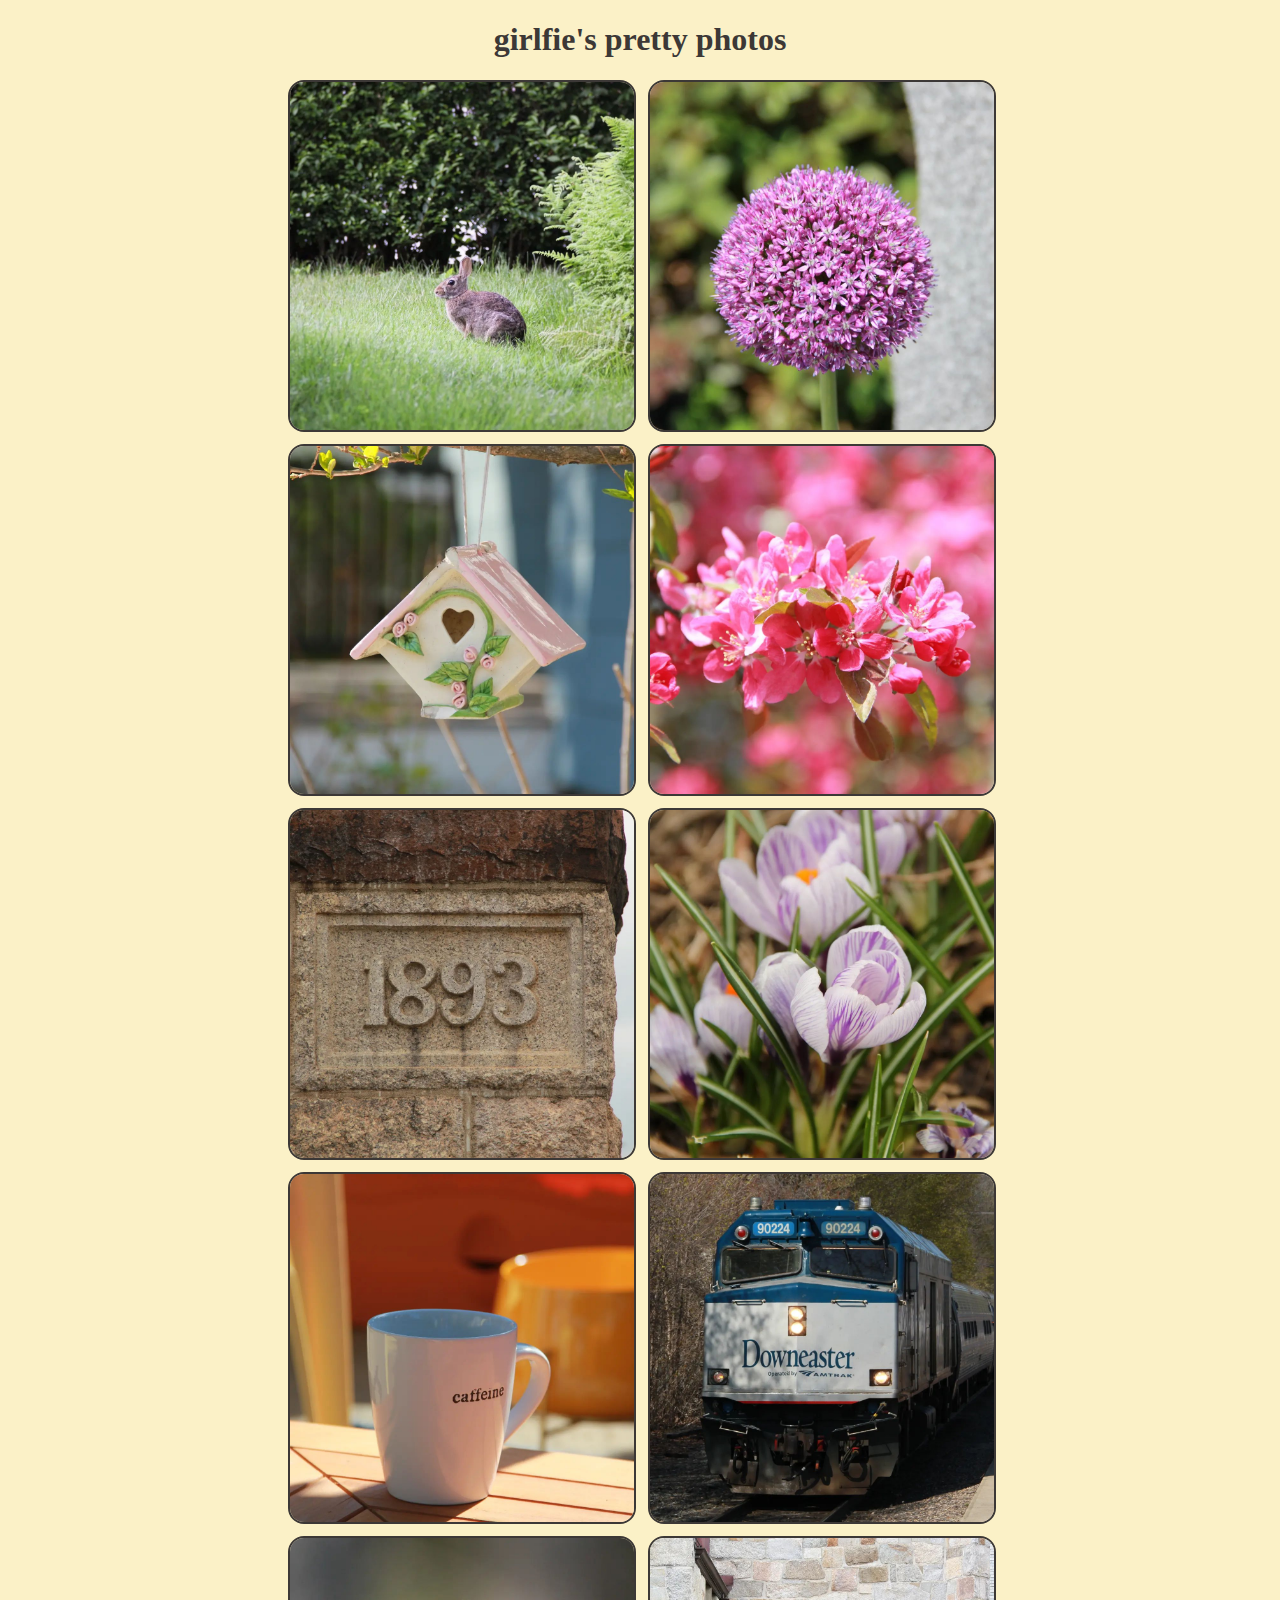
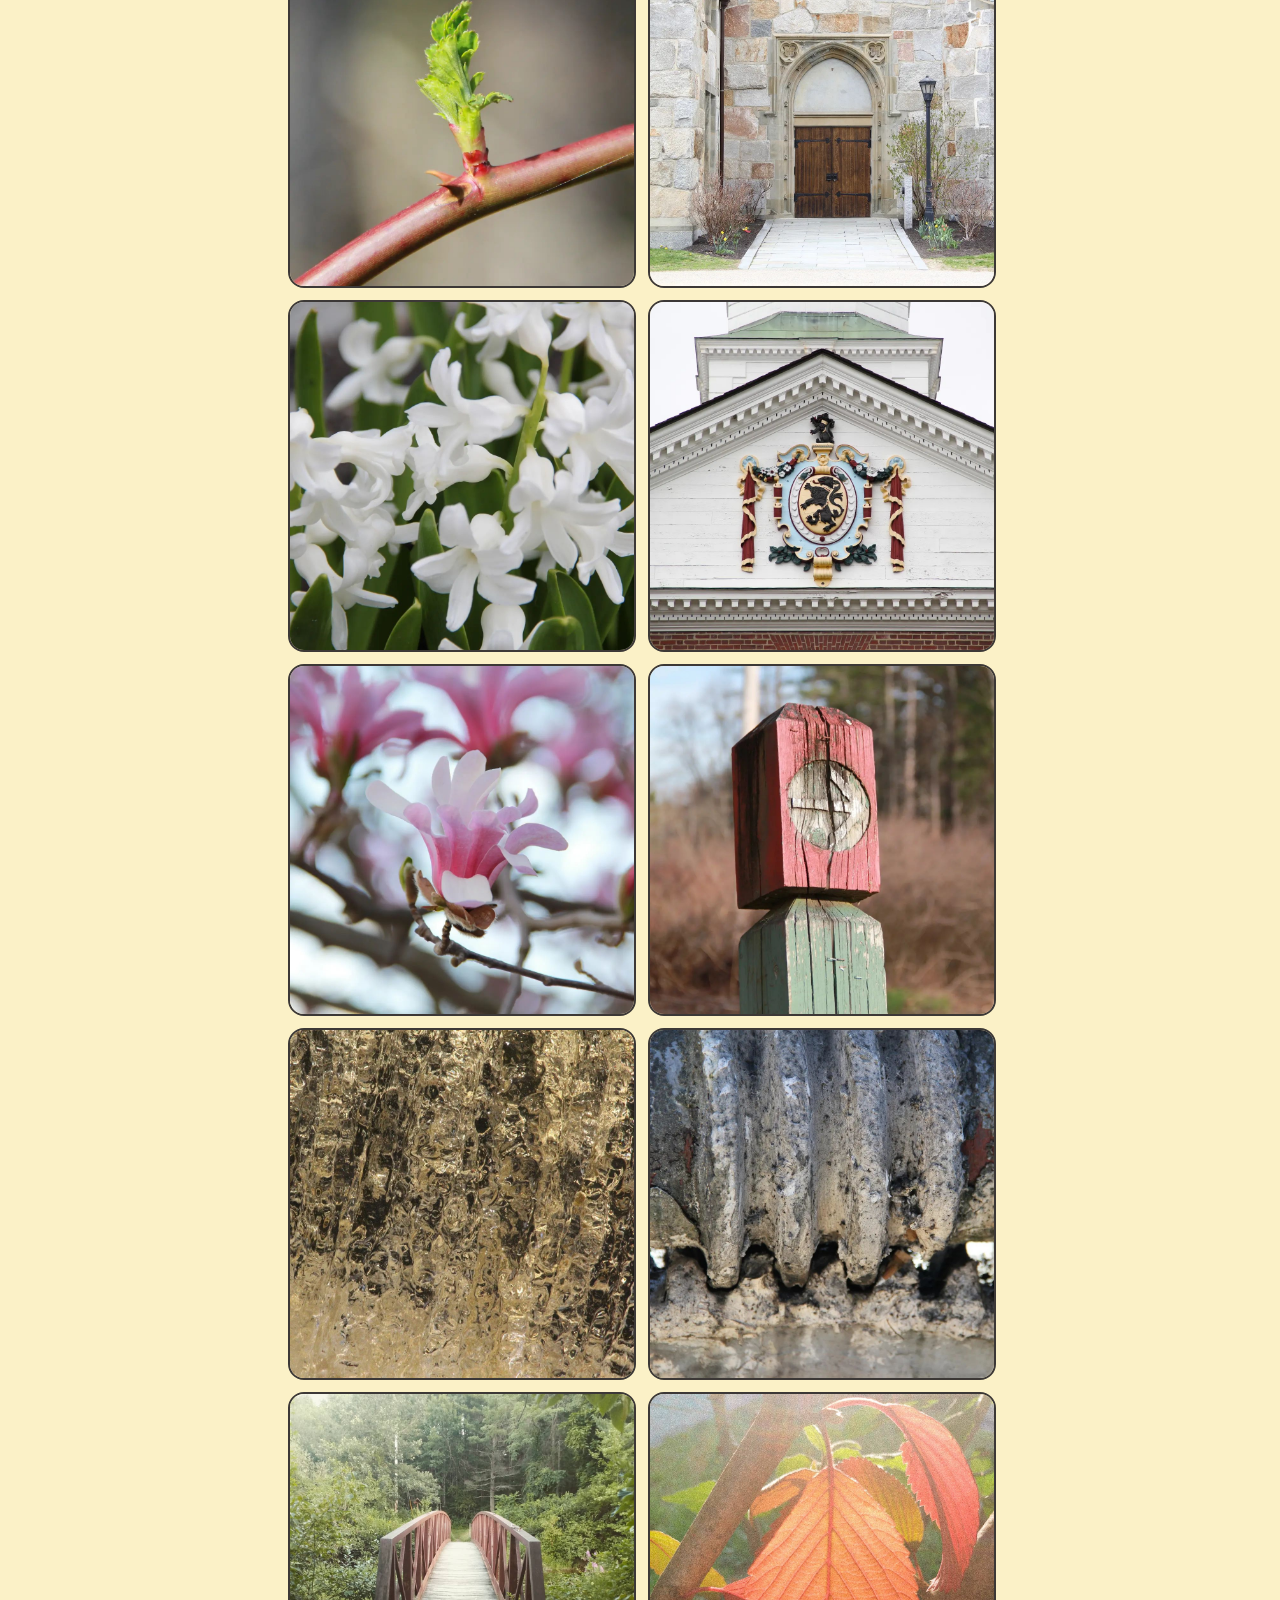
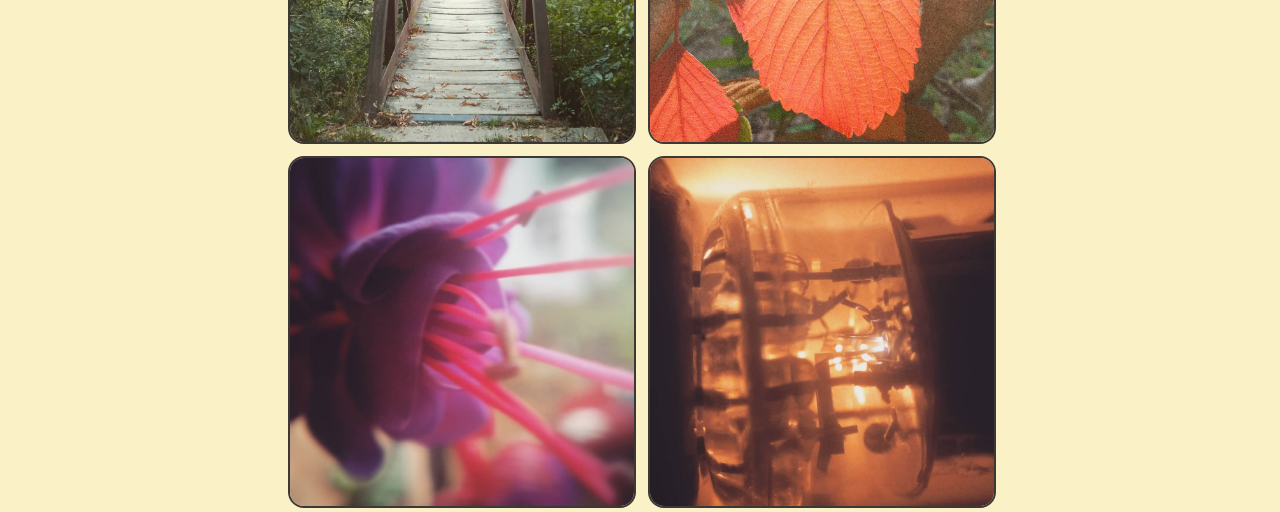
==== photos.html @ 61654f40 "viewport scaling" ====
<!DOCTYPE html>
<html>
  <head>
    <title>girlfie's pretty photos</title>
    <link rel=stylesheet href=style.css>
    <meta charset=utf-8>
    <meta name=viewport content="width=device-width, initial-scale=1">
    <style>
      div#grid {
        display: grid;
        grid-template-columns: auto auto;
        gap: 1em;
      }

      div#grid img {
        width: 100%;
        height: 100%;
      }
    </style>
  </head>
  <body>
    <h1>girlfie's pretty photos</h1>
    <div id=grid>
      <img src=photos/20.jpg>
      <img src=photos/19.jpg>
      <img src=photos/18.jpg>
      <img src=photos/17.jpg>
      <img src=photos/16.jpg>
      <img src=photos/15.jpg>
      <img src=photos/14.jpg>
      <img src=photos/13.jpg>
      <img src=photos/12.jpg>
      <img src=photos/11.jpg>
      <img src=photos/10.jpg>
      <img src=photos/9.jpg>
      <img src=photos/8.jpg>
      <img src=photos/7.jpg>
      <img src=photos/6.jpg>
      <img src=photos/5.jpg>
      <img src=photos/4.jpg>
      <img src=photos/3.jpg>
      <img src=photos/2.jpg>
      <img src=photos/1.jpg>
    </div>
  </body>
</html>
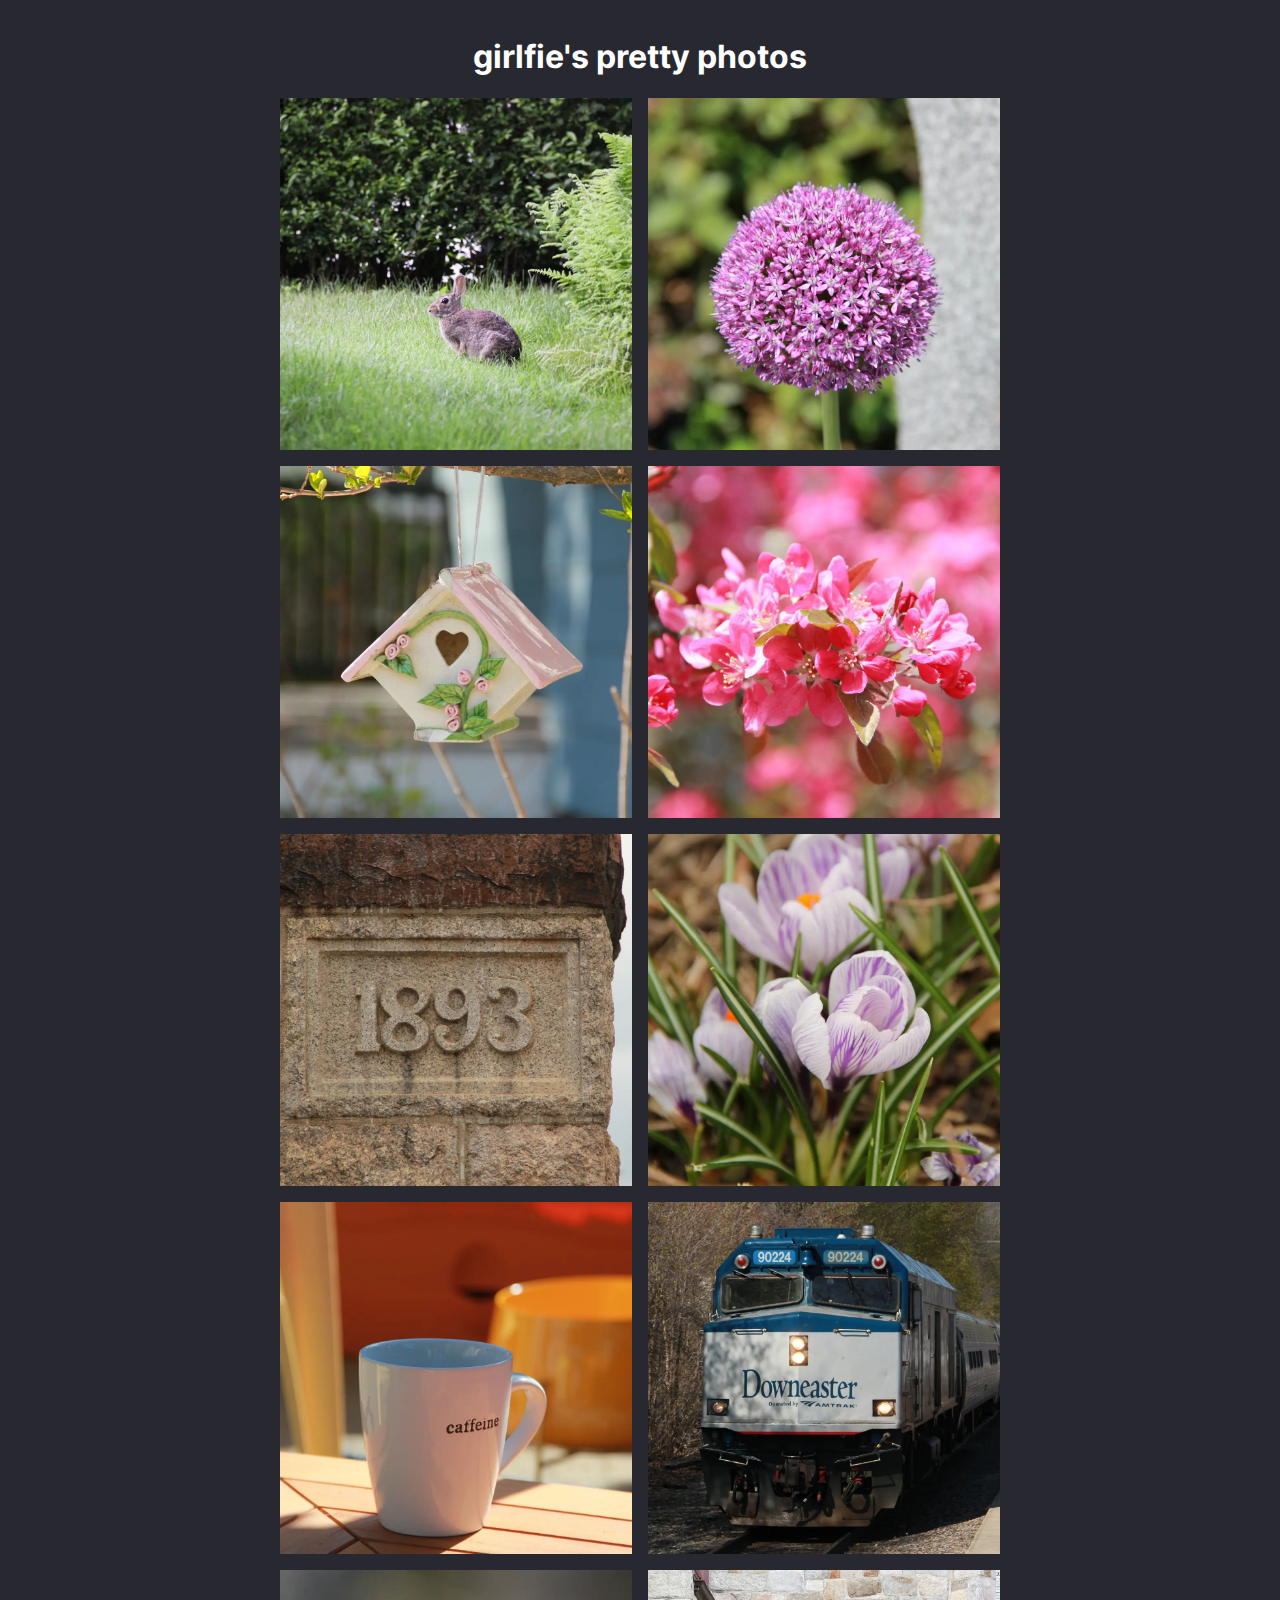
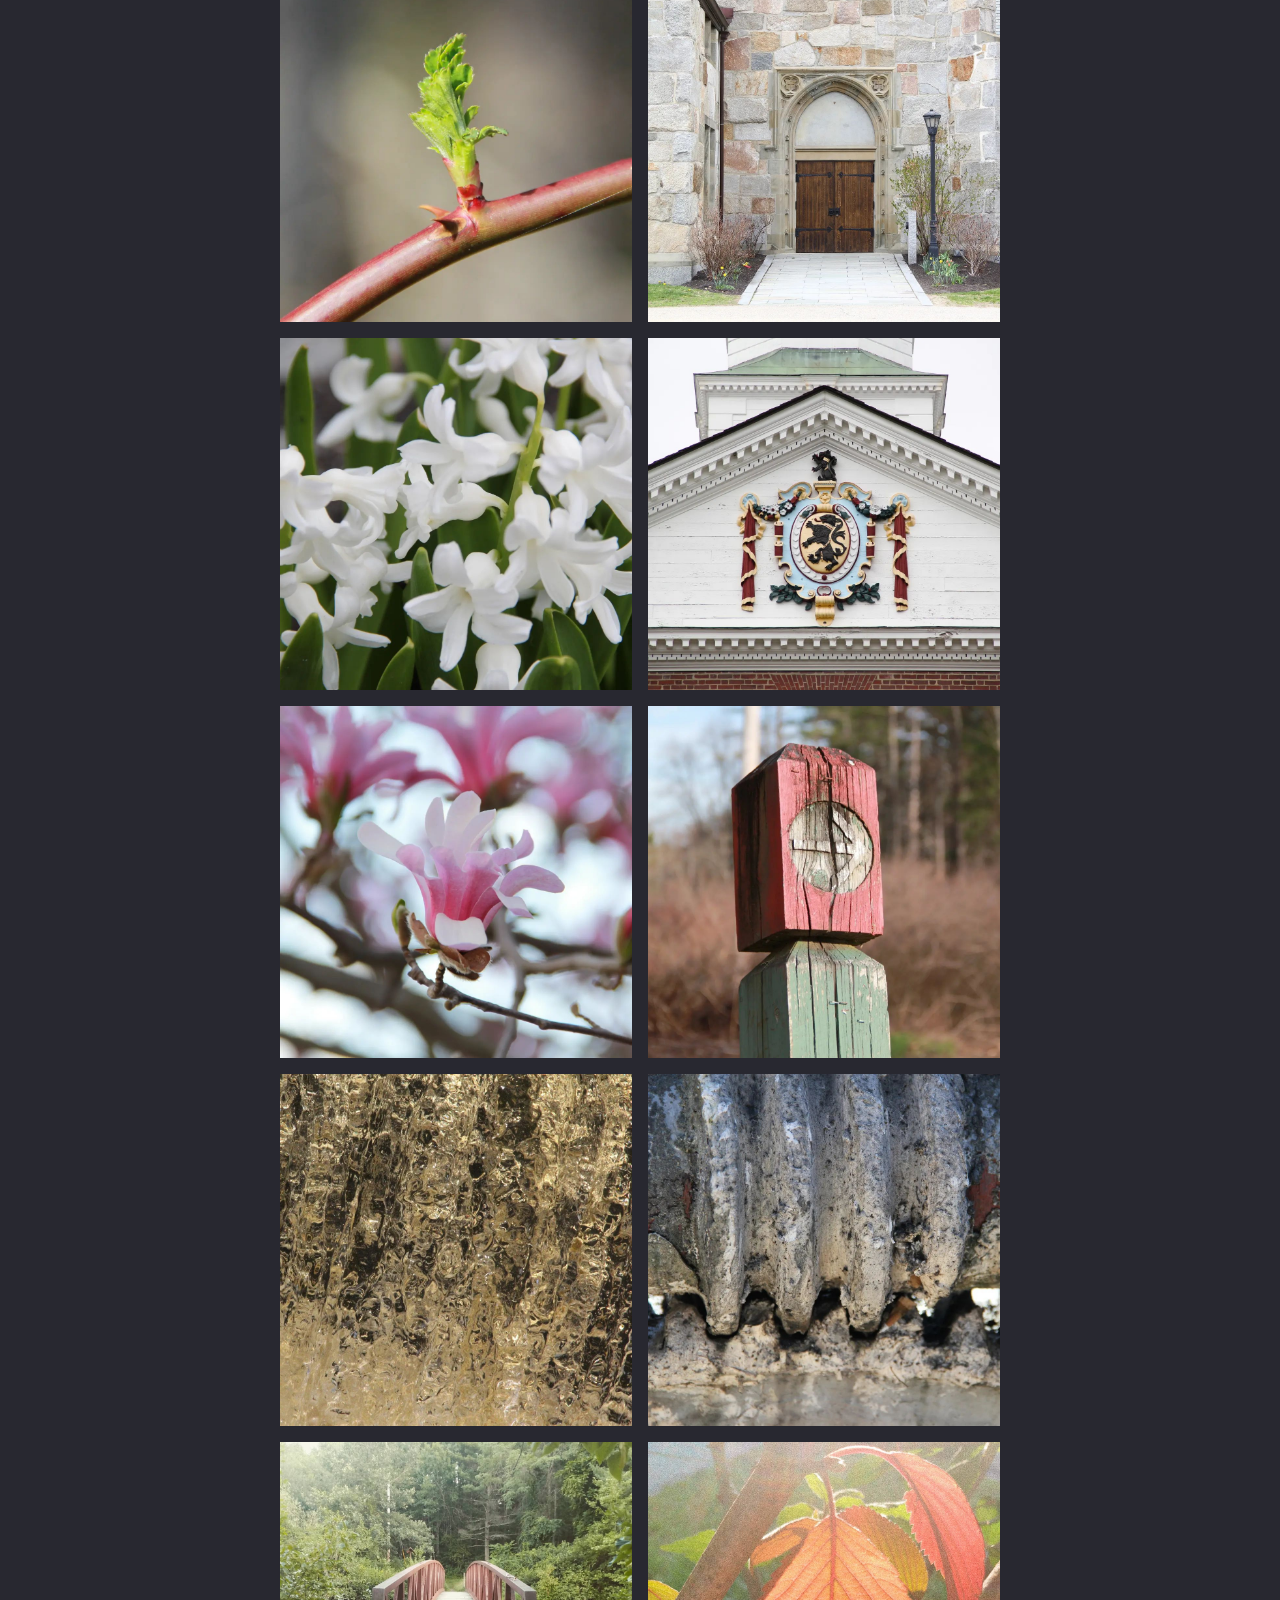
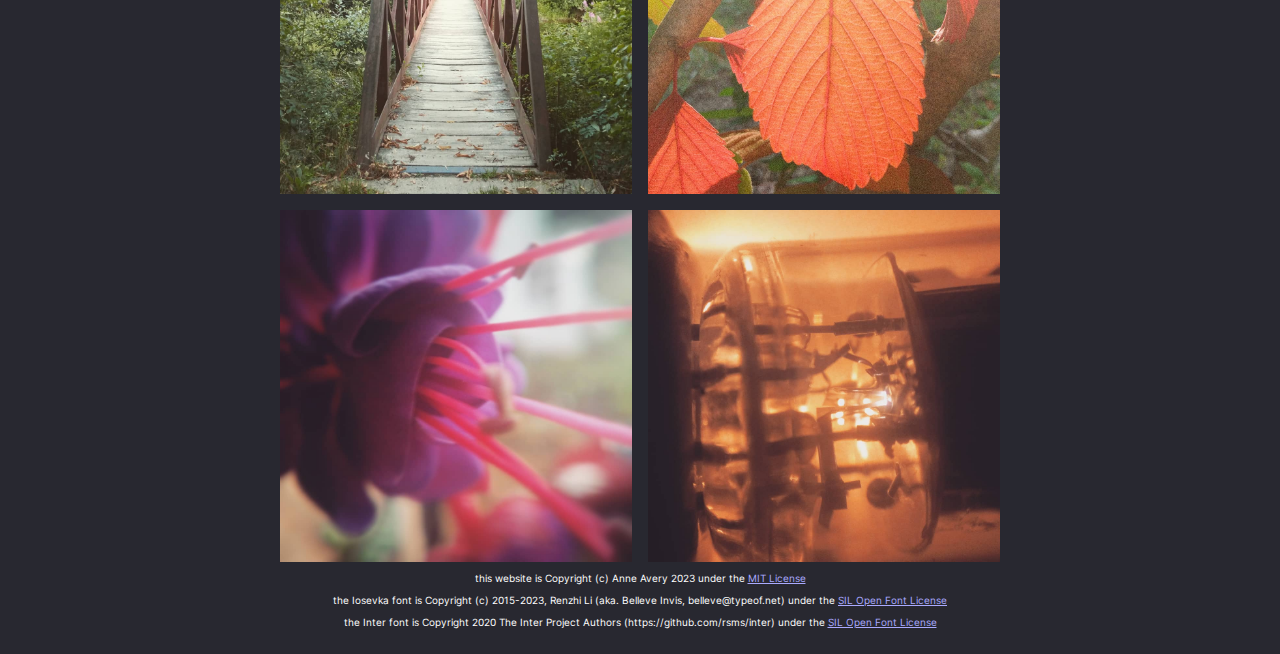
==== commit 275007bb: "some copyright stuff" ====
--- a/photos.html
+++ b/photos.html
@@ -5,6 +5,7 @@
     <link rel=stylesheet href=style.css>
     <meta charset=utf-8>
     <meta name=viewport content="width=device-width, initial-scale=1">
+    <meta name=name content="girlfie's pretty photos">
     <style>
       div#grid {
         display: grid;
@@ -42,5 +43,8 @@
       <img src=photos/2.jpg>
       <img src=photos/1.jpg>
     </div>
+    <p class=note>this website is Copyright (c) Anne Avery 2023 under the <a href=license>MIT License</a></p>
+    <p class=note>the Iosevka font is Copyright (c) 2015-2023, Renzhi Li (aka. Belleve Invis, belleve@typeof.net) under the <a href=fonts/iosevka/LICENSE.md>SIL Open Font License</a></p>
+    <p class=note>the Inter font is Copyright 2020 The Inter Project Authors (https://github.com/rsms/inter) under the <a href=fonts/inter/OFL.txt>SIL Open Font License</a></p>
   </body>
 </html>
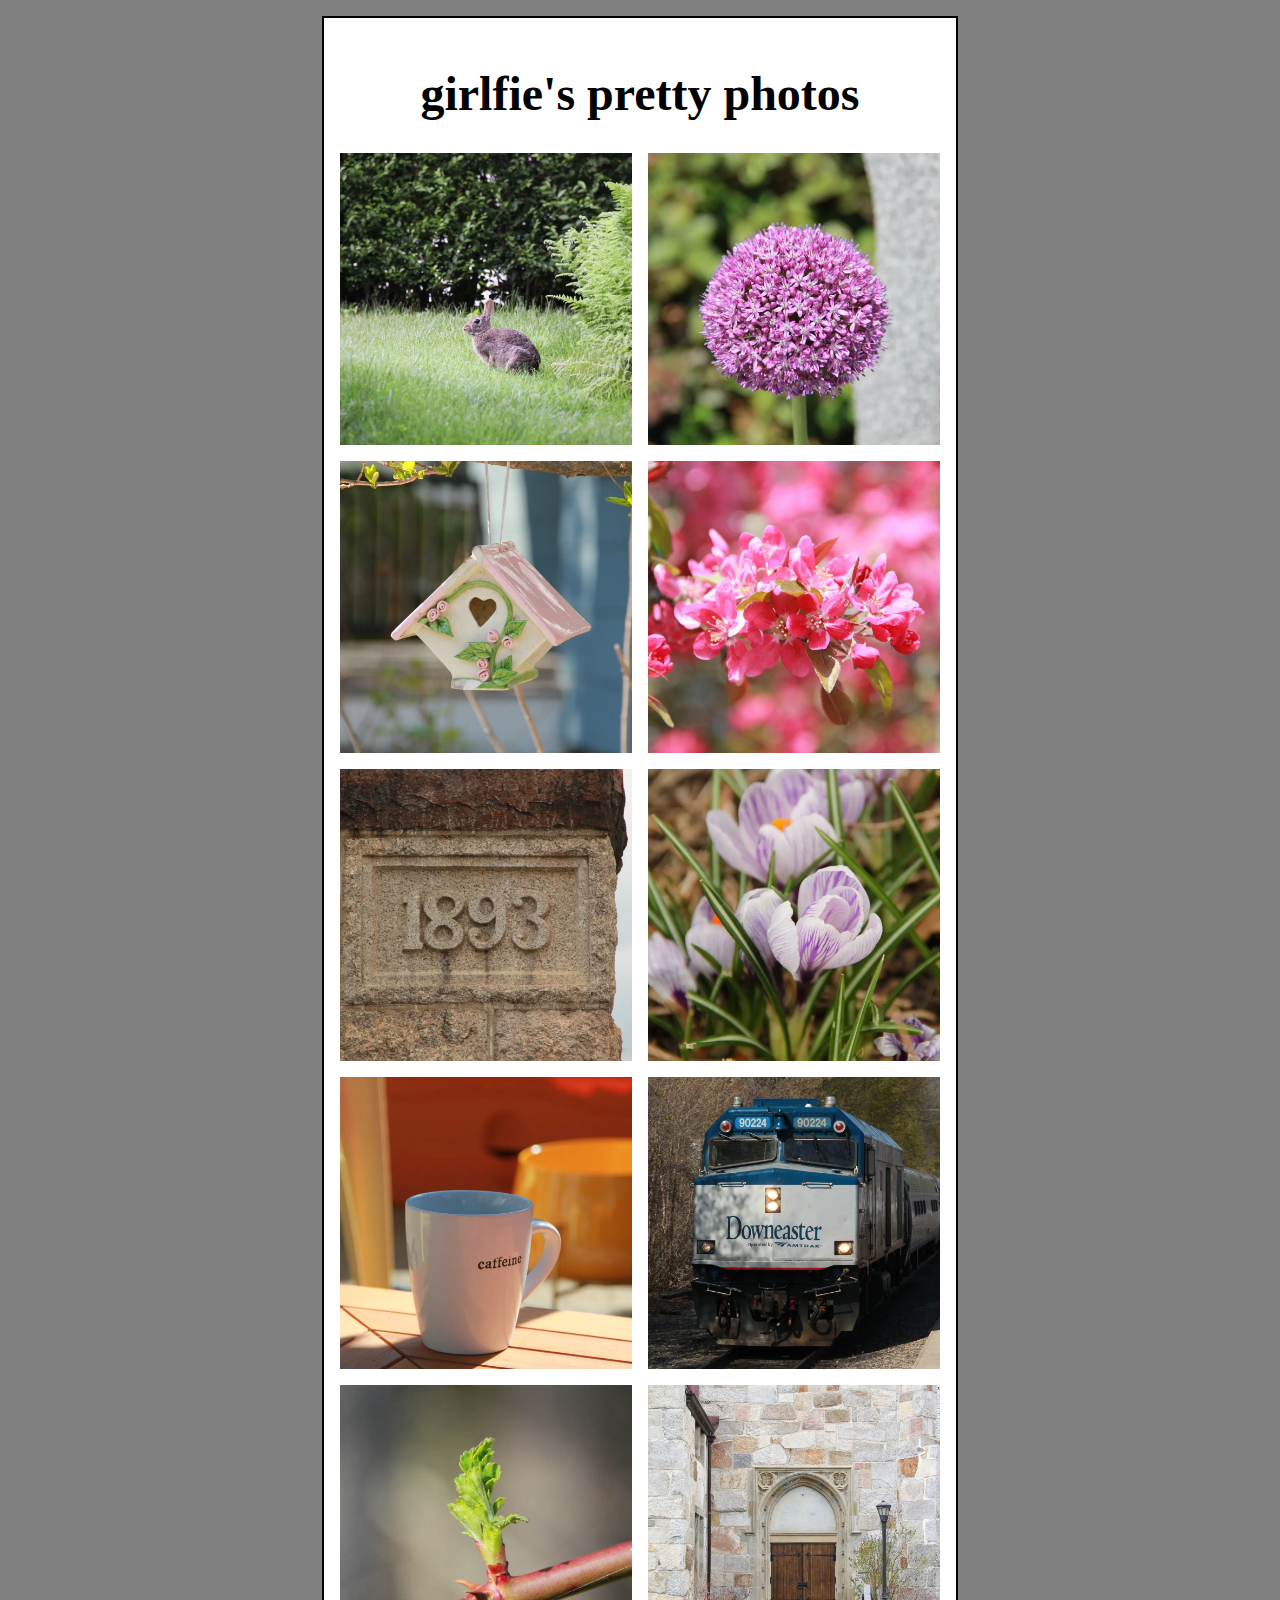
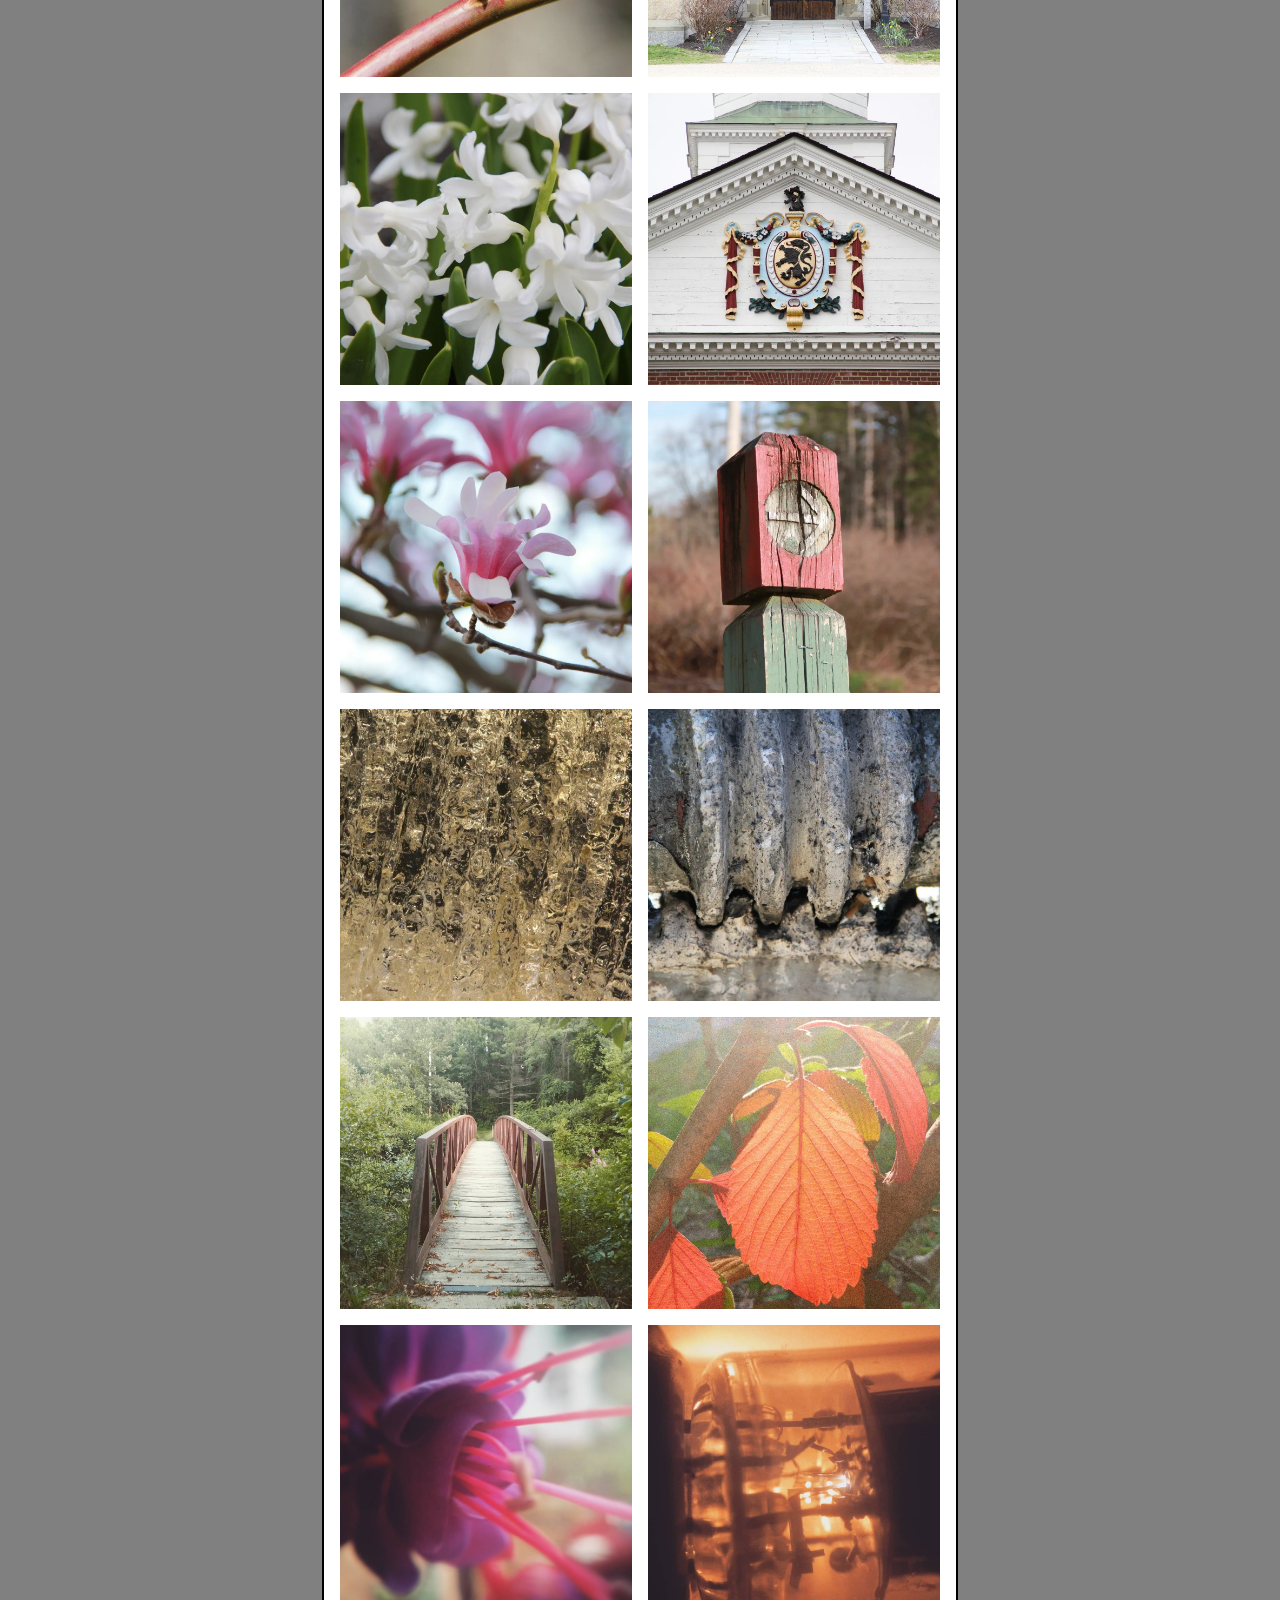
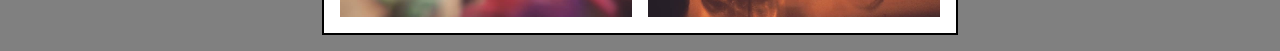
==== commit 4bd34407: "remove fonts" ====
--- a/photos.html
+++ b/photos.html
@@ -2,10 +2,10 @@
 <html>
   <head>
     <title>girlfie's pretty photos</title>
-    <link rel=stylesheet href=style.css>
-    <meta charset=utf-8>
-    <meta name=viewport content="width=device-width, initial-scale=1">
-    <meta name=name content="girlfie's pretty photos">
+    <link rel="stylesheet" href="style.css">
+    <meta charset="utf-8">
+    <meta name="viewport" content="width=device-width, initial-scale=1">
+    <meta name="name" content="girlfie's pretty photos">
     <style>
       div#grid {
         display: grid;
@@ -21,30 +21,27 @@
   </head>
   <body>
     <h1>girlfie's pretty photos</h1>
-    <div id=grid>
-      <img src=photos/20.jpg>
-      <img src=photos/19.jpg>
-      <img src=photos/18.jpg>
-      <img src=photos/17.jpg>
-      <img src=photos/16.jpg>
-      <img src=photos/15.jpg>
-      <img src=photos/14.jpg>
-      <img src=photos/13.jpg>
-      <img src=photos/12.jpg>
-      <img src=photos/11.jpg>
-      <img src=photos/10.jpg>
-      <img src=photos/9.jpg>
-      <img src=photos/8.jpg>
-      <img src=photos/7.jpg>
-      <img src=photos/6.jpg>
-      <img src=photos/5.jpg>
-      <img src=photos/4.jpg>
-      <img src=photos/3.jpg>
-      <img src=photos/2.jpg>
-      <img src=photos/1.jpg>
+    <div id="grid">
+      <img src="photos/20.jpg">
+      <img src="photos/19.jpg">
+      <img src="photos/18.jpg">
+      <img src="photos/17.jpg">
+      <img src="photos/16.jpg">
+      <img src="photos/15.jpg">
+      <img src="photos/14.jpg">
+      <img src="photos/13.jpg">
+      <img src="photos/12.jpg">
+      <img src="photos/11.jpg">
+      <img src="photos/10.jpg">
+      <img src="photos/9.jpg">
+      <img src="photos/8.jpg">
+      <img src="photos/7.jpg">
+      <img src="photos/6.jpg">
+      <img src="photos/5.jpg">
+      <img src="photos/4.jpg">
+      <img src="photos/3.jpg">
+      <img src="photos/2.jpg">
+      <img src="photos/1.jpg">
     </div>
-    <p class=note>this website is Copyright (c) Anne Avery 2023 under the <a href=license>MIT License</a></p>
-    <p class=note>the Iosevka font is Copyright (c) 2015-2023, Renzhi Li (aka. Belleve Invis, belleve@typeof.net) under the <a href=fonts/iosevka/LICENSE.md>SIL Open Font License</a></p>
-    <p class=note>the Inter font is Copyright 2020 The Inter Project Authors (https://github.com/rsms/inter) under the <a href=fonts/inter/OFL.txt>SIL Open Font License</a></p>
   </body>
 </html>
--- a/style.css
+++ b/style.css
@@ -0,0 +1,55 @@
+html {
+  background-color: grey;
+}
+
+body {
+  font-family: "Georgia", serif;
+  border: 2px solid black;
+  margin: 1em auto;
+  padding: 1em;
+  max-width: 600px;
+  text-align: justify;
+  background-color: white;
+}
+
+h1 {
+  font-size: 48px;
+  text-align: center;
+}
+
+h2, h3 {
+  font-style: italic;
+  text-align: center;
+}
+
+img {
+  display: block;
+  width: 50%;
+  margin-inline: auto;
+}
+
+code, pre {
+  font-family: "Andale Mono", monospace;
+  background-color: lightblue;
+  font-size: 16px;
+}
+
+pre {
+  padding: 0.25em;
+  border: 2px solid black;
+  overflow-x: scroll;
+}
+
+img.motion-alt {
+  display: none;
+}
+
+@media (prefers-reduced-motion) {
+  img.motion {
+    display: none;
+  }
+
+  img.motion-alt {
+    display: block;
+  }
+}
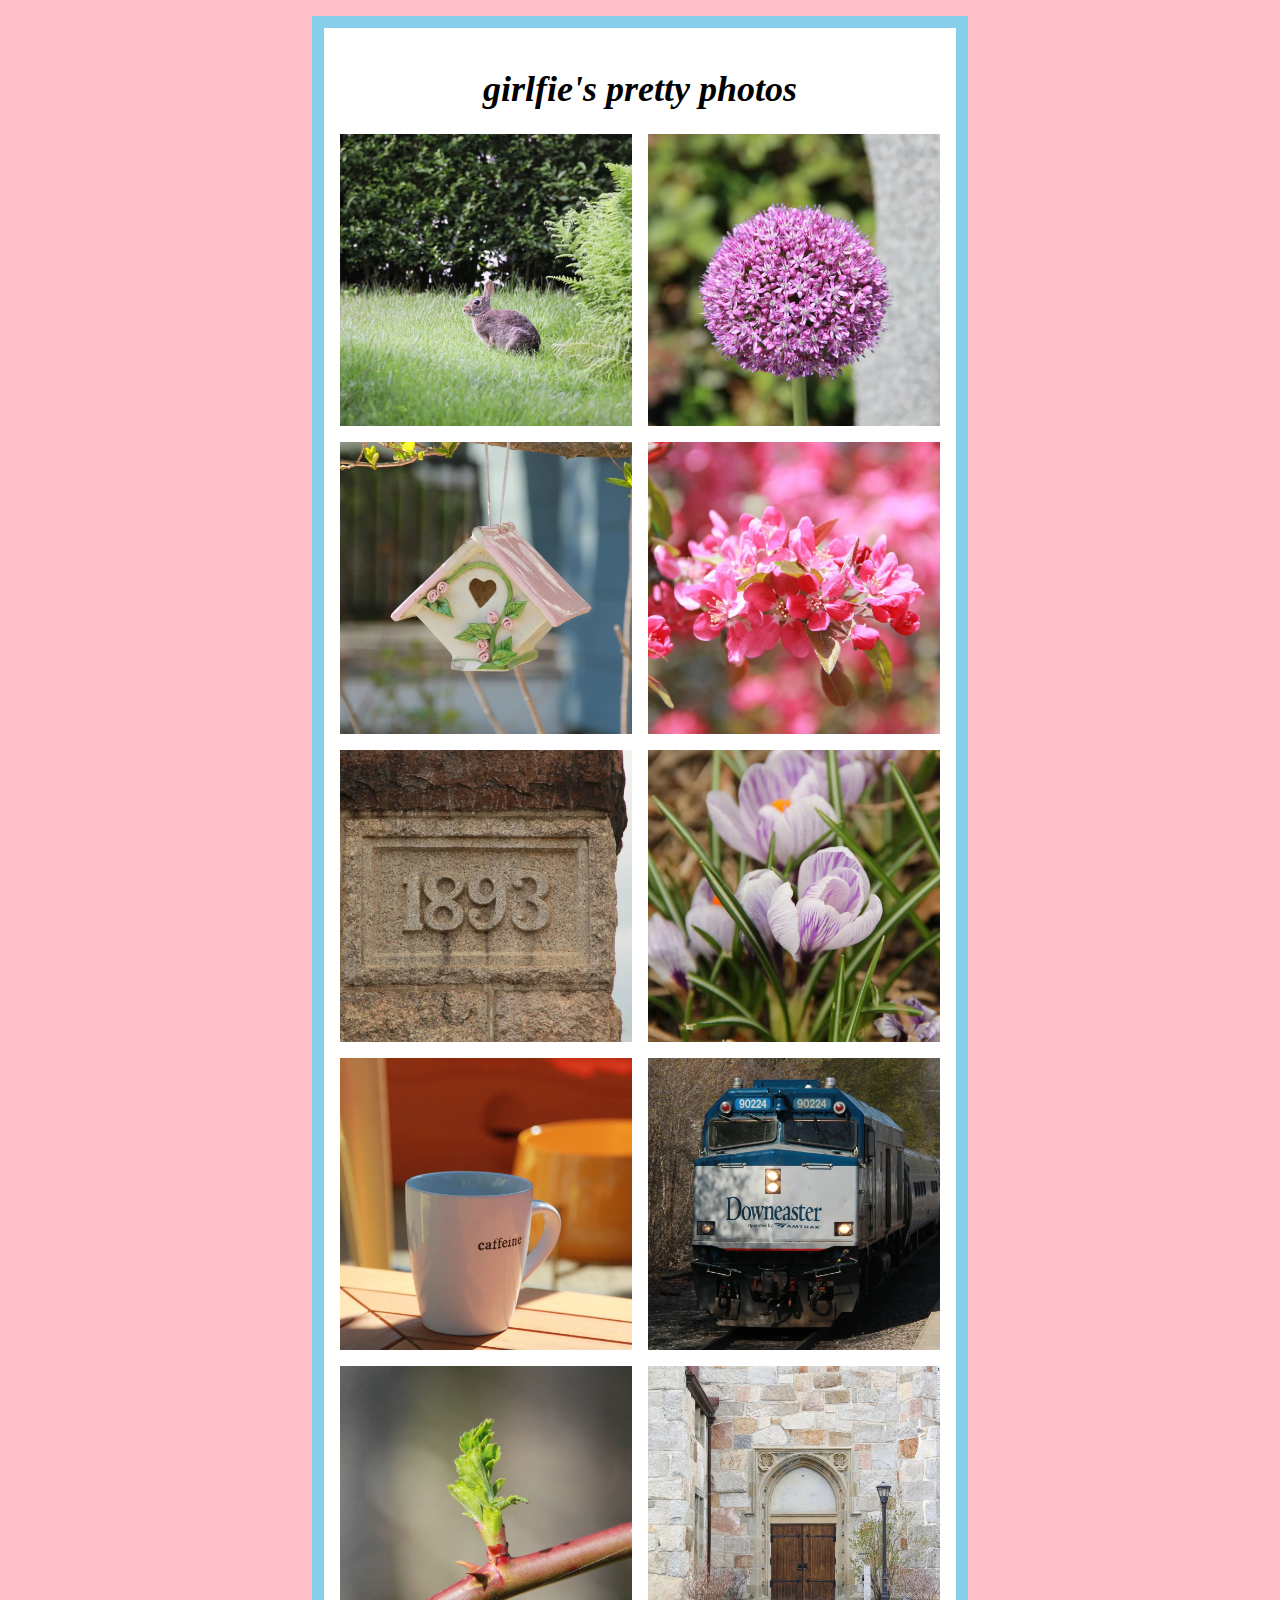
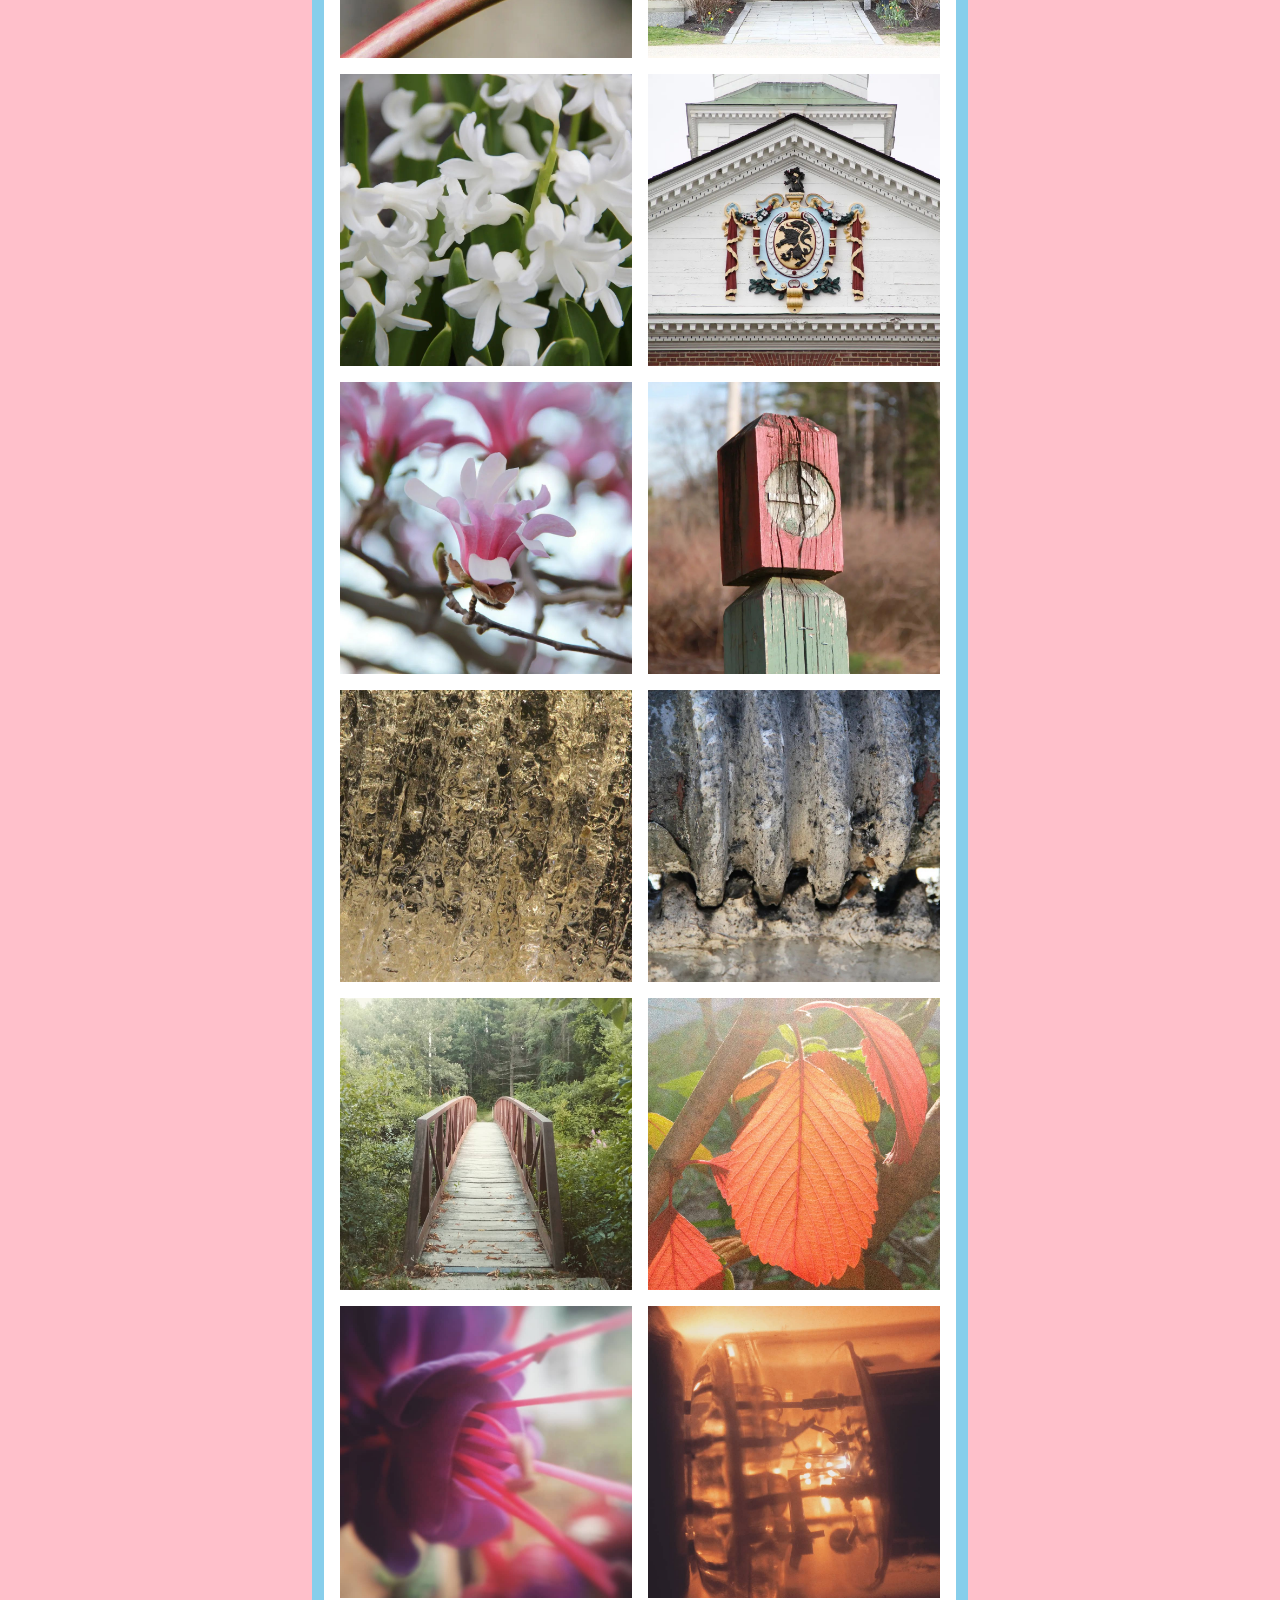
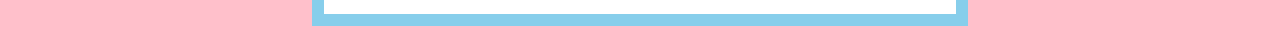
==== commit 70396696: "another periodic update" ====
--- a/photos.html
+++ b/photos.html
@@ -1,47 +1,48 @@
 <!DOCTYPE html>
 <html>
-  <head>
-    <title>girlfie's pretty photos</title>
-    <link rel="stylesheet" href="style.css">
-    <meta charset="utf-8">
-    <meta name="viewport" content="width=device-width, initial-scale=1">
-    <meta name="name" content="girlfie's pretty photos">
-    <style>
-      div#grid {
-        display: grid;
-        grid-template-columns: auto auto;
-        gap: 1em;
-      }
+	<head>
+		<title>girlfie's pretty photos</title>
+		<link rel="stylesheet" href="style.css">
+		<meta charset="utf-8">
+		<meta name="viewport" content="width=device-width, initial-scale=1">
+		<meta name="name" content="girlfie's pretty photos">
+		<style>
+			div#grid {
+				display: grid;
+				grid-template-columns: auto auto;
+				gap: 1em;
+			}
 
-      div#grid img {
-        width: 100%;
-        height: 100%;
-      }
-    </style>
-  </head>
-  <body>
-    <h1>girlfie's pretty photos</h1>
-    <div id="grid">
-      <img src="photos/20.jpg">
-      <img src="photos/19.jpg">
-      <img src="photos/18.jpg">
-      <img src="photos/17.jpg">
-      <img src="photos/16.jpg">
-      <img src="photos/15.jpg">
-      <img src="photos/14.jpg">
-      <img src="photos/13.jpg">
-      <img src="photos/12.jpg">
-      <img src="photos/11.jpg">
-      <img src="photos/10.jpg">
-      <img src="photos/9.jpg">
-      <img src="photos/8.jpg">
-      <img src="photos/7.jpg">
-      <img src="photos/6.jpg">
-      <img src="photos/5.jpg">
-      <img src="photos/4.jpg">
-      <img src="photos/3.jpg">
-      <img src="photos/2.jpg">
-      <img src="photos/1.jpg">
-    </div>
-  </body>
+			div#grid img {
+				width: 100%;
+				height: 100%;
+				border: 0;
+			}
+		</style>
+	</head>
+	<body>
+		<h1>girlfie's pretty photos</h1>
+		<div id="grid">
+			<img src="photos/20.jpg">
+			<img src="photos/19.jpg">
+			<img src="photos/18.jpg">
+			<img src="photos/17.jpg">
+			<img src="photos/16.jpg">
+			<img src="photos/15.jpg">
+			<img src="photos/14.jpg">
+			<img src="photos/13.jpg">
+			<img src="photos/12.jpg">
+			<img src="photos/11.jpg">
+			<img src="photos/10.jpg">
+			<img src="photos/9.jpg">
+			<img src="photos/8.jpg">
+			<img src="photos/7.jpg">
+			<img src="photos/6.jpg">
+			<img src="photos/5.jpg">
+			<img src="photos/4.jpg">
+			<img src="photos/3.jpg">
+			<img src="photos/2.jpg">
+			<img src="photos/1.jpg">
+		</div>
+	</body>
 </html>
--- a/style.css
+++ b/style.css
@@ -1,10 +1,10 @@
 html {
-  background-color: grey;
+  background-color: pink;
 }
 
 body {
-  font-family: "Georgia", serif;
-  border: 2px solid black;
+  font-family: "Trebuchet", sans-serif;
+  border: 12px solid skyblue;
   margin: 1em auto;
   padding: 1em;
   max-width: 600px;
@@ -13,25 +13,30 @@
 }
 
 h1 {
-  font-size: 48px;
-  text-align: center;
+  font-size: 36px;
 }
 
-h2, h3 {
+h1, h2, h3 {
+  font-family: "Georgia", serif;  
   font-style: italic;
   text-align: center;
 }
 
 img {
   display: block;
-  width: 50%;
   margin-inline: auto;
+  border: 12px solid black;
+}
+
+code {
+  padding: 0 0.1em;
 }
 
 code, pre {
-  font-family: "Andale Mono", monospace;
+  font-size: 14px;
+  font-family: "Monoid", "Consolas", monospace;
   background-color: lightblue;
-  font-size: 16px;
+  tab-size: 4;
 }
 
 pre {
@@ -39,17 +44,3 @@
   border: 2px solid black;
   overflow-x: scroll;
 }
-
-img.motion-alt {
-  display: none;
-}
-
-@media (prefers-reduced-motion) {
-  img.motion {
-    display: none;
-  }
-
-  img.motion-alt {
-    display: block;
-  }
-}
